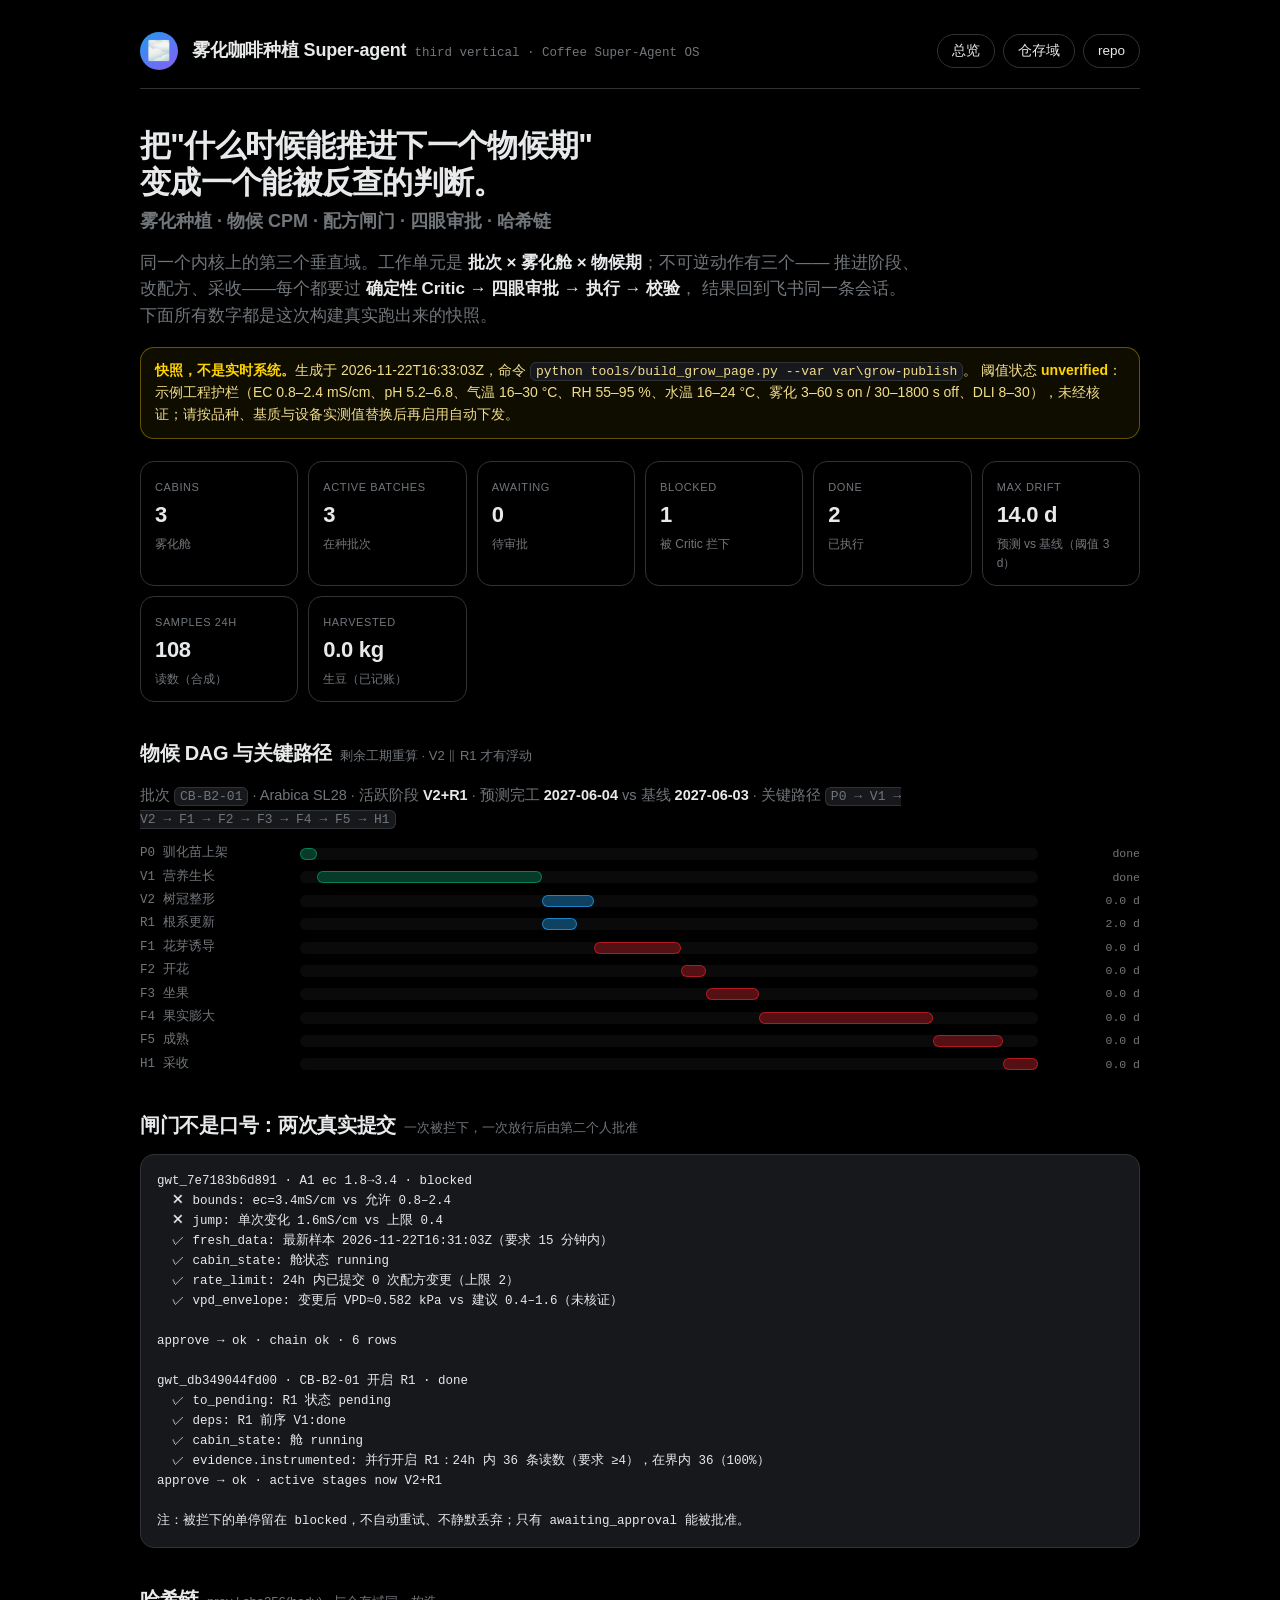
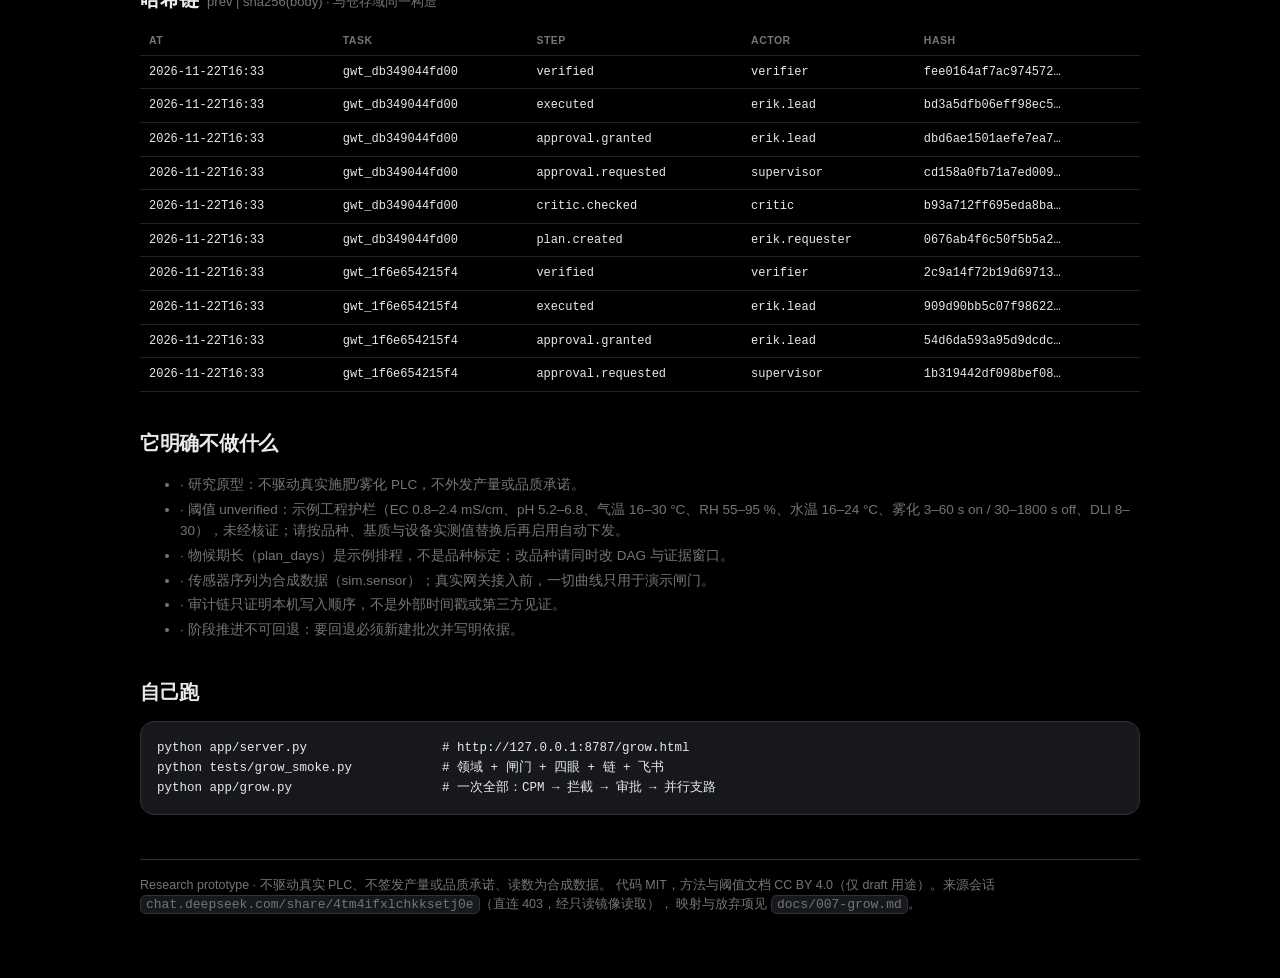
==== docs/grow.html @ 977ee644 "docs: fog-cultivation Super-agent page + design doc Third vertical on the same kernel: phenology CPM" ====
<!doctype html>
<html lang="zh-CN">
<head>
<meta charset="utf-8">
<meta name="viewport" content="width=device-width, initial-scale=1">
<title>雾化咖啡种植 Super-agent — 物候 CPM · 配方闸门 · 四眼审批</title>
<meta name="description" content="第三个垂直域：雾化咖啡种植。物候期关键路径（CPM）用剩余工期重算，配方变更过确定性 Critic 与四眼审批，舱内读数越界即告警，采收自动生成仓存入库单，全过程哈希链可验。">
<link rel="icon" href="data:image/svg+xml,<svg xmlns='http://www.w3.org/2000/svg' viewBox='0 0 100 100'><text y='.9em' font-size='90'>🌫️</text></svg>">
<style>
:root{--bg:#000;--line:#2f3336;--text:#e7e9ea;--dim:#71767b;--accent:#1d9bf0;
  --green:#00ba7c;--amber:#ffd400;--red:#f4212e;--surface:#16181c;
  --mono:ui-monospace,"Cascadia Mono",Consolas,monospace;
  --sans:-apple-system,"Segoe UI",Roboto,"Helvetica Neue","PingFang SC","Microsoft YaHei",sans-serif}
*{box-sizing:border-box}
html,body{margin:0;background:var(--bg);color:var(--text);font-family:var(--sans);font-size:16px;line-height:1.55}
a{color:var(--accent);text-decoration:none}a:hover{text-decoration:underline}
.wrap{max-width:1040px;margin:0 auto;padding:32px 20px 64px}
header{display:flex;align-items:center;gap:14px;padding-bottom:18px;border-bottom:1px solid var(--line);flex-wrap:wrap}
.mark{width:38px;height:38px;border-radius:50%;background:linear-gradient(140deg,#1d9bf0,#8b5cf6);
  display:grid;place-items:center;font-size:19px;flex:0 0 auto}
.brand b{font-size:18px;letter-spacing:-.2px}
.brand span{color:var(--dim);font-size:12.5px;margin-left:8px;font-family:var(--mono)}
nav{margin-left:auto;display:flex;gap:8px;flex-wrap:wrap}
nav a{border:1px solid var(--line);border-radius:999px;padding:6px 14px;font-size:13.5px;color:var(--text)}
nav a:hover{background:rgba(231,233,234,.08);text-decoration:none}
h1{font-size:31px;line-height:1.2;letter-spacing:-.7px;margin:38px 0 10px;font-weight:800}
h1 .cn{display:block;font-size:18px;color:var(--dim);font-weight:600;margin-top:10px;letter-spacing:0}
.lead{color:var(--dim);font-size:17px;max-width:780px}
.lead b{color:var(--text);font-weight:600}
h2{font-size:20px;margin:36px 0 10px;letter-spacing:-.3px}
h2 small{color:var(--dim);font-weight:500;font-size:13px;margin-left:8px;letter-spacing:0}
.note{border:1px solid rgba(255,212,0,.35);background:rgba(255,212,0,.06);border-radius:14px;
  padding:12px 14px;font-size:14px;color:#f2dd8a;margin:18px 0}
.note b{color:var(--amber)}
.kpis{display:grid;gap:10px;grid-template-columns:repeat(auto-fit,minmax(150px,1fr));margin:22px 0}
.kpi{border:1px solid var(--line);border-radius:14px;padding:12px 14px}
.kpi b{display:block;font-size:22px;font-weight:750;letter-spacing:-.3px}
.kpi span{font-size:11px;color:var(--dim);text-transform:uppercase;letter-spacing:.6px}
.kpi small{display:block;color:var(--dim);font-size:12px;margin-top:3px}
pre{background:var(--surface);border:1px solid var(--line);border-radius:14px;padding:16px;overflow:auto;
  font-family:var(--mono);font-size:12.5px;line-height:1.6}
code{font-family:var(--mono);font-size:13px;background:var(--surface);border:1px solid var(--line);
  border-radius:6px;padding:1px 5px}
table{width:100%;border-collapse:collapse;font-size:13px;margin:10px 0}
th,td{text-align:left;padding:7px 9px;border-bottom:1px solid #222}
th{color:var(--dim);font-size:10.5px;text-transform:uppercase;letter-spacing:.5px;font-weight:600}
.mono{font-family:var(--mono);font-size:12px}
.pill{display:inline-block;border:1px solid var(--line);border-radius:999px;padding:1px 8px;font-size:11px}
.ok{color:var(--green);border-color:rgba(0,186,124,.4)}
.warn{color:var(--amber);border-color:rgba(255,212,0,.35)}
.bad{color:var(--red);border-color:rgba(244,33,46,.35)}
.boundary li{font-size:13.5px;color:var(--dim);margin:4px 0}
.stages{display:grid;gap:4px;margin:12px 0}
.stage{display:grid;grid-template-columns:150px 1fr 92px;gap:10px;align-items:center;font-size:12.5px}
.stage .lbl{font-family:var(--mono);color:var(--dim)}
.stage .track{height:12px;background:rgba(255,255,255,.04);border-radius:6px;position:relative}
.stage .bar{position:absolute;top:0;height:12px;border-radius:6px;background:#3a3f45;border:1px solid #4a5057}
.stage .bar.critical{background:rgba(244,33,46,.32);border-color:rgba(244,33,46,.6)}
.stage .bar.done{background:rgba(0,186,124,.28);border-color:rgba(0,186,124,.55)}
.stage .bar.active{background:rgba(29,155,240,.38);border-color:rgba(29,155,240,.75)}
.stage .val{font-family:var(--mono);color:var(--dim);text-align:right;font-size:11.5px}
footer{margin-top:44px;padding-top:16px;border-top:1px solid var(--line);color:var(--dim);font-size:12.5px}
</style>
</head>
<body>
<div class="wrap">
<header>
  <div class="mark">🌫️</div>
  <div class="brand"><b>雾化咖啡种植 Super-agent</b><span>third vertical · Coffee Super-Agent OS</span></div>
  <nav>
    <a href="./">总览</a>
    <a href="warehouse.html">仓存域</a>
    <a href="https://github.com/erikcywong/shinae.work">repo</a>
  </nav>
</header>

<h1>把"什么时候能推进下一个物候期"<br>变成一个能被反查的判断。<span class="cn">雾化种植 · 物候 CPM · 配方闸门 · 四眼审批 · 哈希链</span></h1>
<p class="lead">同一个内核上的第三个垂直域。工作单元是 <b>批次 × 雾化舱 × 物候期</b>；不可逆动作有三个——
推进阶段、改配方、采收——每个都要过 <b>确定性 Critic → 四眼审批 → 执行 → 校验</b>，
结果回到飞书同一条会话。下面所有数字都是这次构建真实跑出来的快照。</p>

<div class="note"><b>快照，不是实时系统。</b>生成于 2026-11-22T16:33:03Z，命令 <code>python tools/build_grow_page.py --var var\grow-publish</code>。
阈值状态 <b>unverified</b>：示例工程护栏（EC 0.8–2.4 mS/cm、pH 5.2–6.8、气温 16–30 °C、RH 55–95 %、水温 16–24 °C、雾化 3–60 s on / 30–1800 s off、DLI 8–30），未经核证；请按品种、基质与设备实测值替换后再启用自动下发。</div>

<div class="kpis">
  <div class="kpi"><span>cabins</span><b>3</b><small>雾化舱</small></div>
  <div class="kpi"><span>active batches</span><b>3</b><small>在种批次</small></div>
  <div class="kpi"><span>awaiting</span><b>0</b><small>待审批</small></div>
  <div class="kpi"><span>blocked</span><b>1</b><small>被 Critic 拦下</small></div>
  <div class="kpi"><span>done</span><b>2</b><small>已执行</small></div>
  <div class="kpi"><span>max drift</span><b>14.0 d</b><small>预测 vs 基线（阈值 3 d）</small></div>
  <div class="kpi"><span>samples 24h</span><b>108</b><small>读数（合成）</small></div>
  <div class="kpi"><span>harvested</span><b>0.0 kg</b><small>生豆（已记账）</small></div>
</div>

<h2>物候 DAG 与关键路径<small>剩余工期重算 · V2 ∥ R1 才有浮动</small></h2>
<p class="lead" style="font-size:14.5px">批次 <code>CB-B2-01</code> · Arabica SL28 · 活跃阶段
<b>V2+R1</b> · 预测完工 <b>2027-06-04</b> vs 基线 <b>2027-06-03</b>
· 关键路径 <code>P0 → V1 → V2 → F1 → F2 → F3 → F4 → F5 → H1</code></p>
<div class="stages"><div class="stage"><div class="lbl">P0 驯化苗上架</div><div class="track"><div class="bar critical done" style="left:0.00%;width:2.36%"></div></div><div class="val">done</div></div>
<div class="stage"><div class="lbl">V1 营养生长</div><div class="track"><div class="bar critical done" style="left:2.36%;width:30.41%"></div></div><div class="val">done</div></div>
<div class="stage"><div class="lbl">V2 树冠整形</div><div class="track"><div class="bar critical active" style="left:32.77%;width:7.09%"></div></div><div class="val">0.0 d</div></div>
<div class="stage"><div class="lbl">R1 根系更新</div><div class="track"><div class="bar active" style="left:32.77%;width:4.73%"></div></div><div class="val">2.0 d</div></div>
<div class="stage"><div class="lbl">F1 花芽诱导</div><div class="track"><div class="bar critical pending" style="left:39.86%;width:11.82%"></div></div><div class="val">0.0 d</div></div>
<div class="stage"><div class="lbl">F2 开花</div><div class="track"><div class="bar critical pending" style="left:51.69%;width:3.38%"></div></div><div class="val">0.0 d</div></div>
<div class="stage"><div class="lbl">F3 坐果</div><div class="track"><div class="bar critical pending" style="left:55.07%;width:7.09%"></div></div><div class="val">0.0 d</div></div>
<div class="stage"><div class="lbl">F4 果实膨大</div><div class="track"><div class="bar critical pending" style="left:62.16%;width:23.65%"></div></div><div class="val">0.0 d</div></div>
<div class="stage"><div class="lbl">F5 成熟</div><div class="track"><div class="bar critical pending" style="left:85.81%;width:9.46%"></div></div><div class="val">0.0 d</div></div>
<div class="stage"><div class="lbl">H1 采收</div><div class="track"><div class="bar critical pending" style="left:95.27%;width:4.73%"></div></div><div class="val">0.0 d</div></div></div>

<h2>闸门不是口号：两次真实提交<small>一次被拦下，一次放行后由第二个人批准</small></h2>
<pre>gwt_7e7183b6d891 · A1 ec 1.8→3.4 · blocked
  ✕ bounds: ec=3.4mS/cm vs 允许 0.8–2.4
  ✕ jump: 单次变化 1.6mS/cm vs 上限 0.4
  ✓ fresh_data: 最新样本 2026-11-22T16:31:03Z（要求 15 分钟内）
  ✓ cabin_state: 舱状态 running
  ✓ rate_limit: 24h 内已提交 0 次配方变更（上限 2）
  ✓ vpd_envelope: 变更后 VPD≈0.582 kPa vs 建议 0.4–1.6（未核证）

approve → ok · chain ok · 6 rows

gwt_db349044fd00 · CB-B2-01 开启 R1 · done
  ✓ to_pending: R1 状态 pending
  ✓ deps: R1 前序 V1:done
  ✓ cabin_state: 舱 running
  ✓ evidence.instrumented: 并行开启 R1：24h 内 36 条读数（要求 ≥4），在界内 36（100%）
approve → ok · active stages now V2+R1

注：被拦下的单停留在 blocked，不自动重试、不静默丢弃；只有 awaiting_approval 能被批准。</pre>

<h2>哈希链<small>prev | sha256(body) · 与仓存域同一构造</small></h2>
<table><thead><tr><th>at</th><th>task</th><th>step</th><th>actor</th><th>hash</th></tr></thead><tbody>
<tr><td class="mono">2026-11-22T16:33</td><td class="mono">gwt_db349044fd00</td><td class="mono">verified</td><td class="mono">verifier</td><td class="mono">fee0164af7ac974572…</td></tr>
<tr><td class="mono">2026-11-22T16:33</td><td class="mono">gwt_db349044fd00</td><td class="mono">executed</td><td class="mono">erik.lead</td><td class="mono">bd3a5dfb06eff98ec5…</td></tr>
<tr><td class="mono">2026-11-22T16:33</td><td class="mono">gwt_db349044fd00</td><td class="mono">approval.granted</td><td class="mono">erik.lead</td><td class="mono">dbd6ae1501aefe7ea7…</td></tr>
<tr><td class="mono">2026-11-22T16:33</td><td class="mono">gwt_db349044fd00</td><td class="mono">approval.requested</td><td class="mono">supervisor</td><td class="mono">cd158a0fb71a7ed009…</td></tr>
<tr><td class="mono">2026-11-22T16:33</td><td class="mono">gwt_db349044fd00</td><td class="mono">critic.checked</td><td class="mono">critic</td><td class="mono">b93a712ff695eda8ba…</td></tr>
<tr><td class="mono">2026-11-22T16:33</td><td class="mono">gwt_db349044fd00</td><td class="mono">plan.created</td><td class="mono">erik.requester</td><td class="mono">0676ab4f6c50f5b5a2…</td></tr>
<tr><td class="mono">2026-11-22T16:33</td><td class="mono">gwt_1f6e654215f4</td><td class="mono">verified</td><td class="mono">verifier</td><td class="mono">2c9a14f72b19d69713…</td></tr>
<tr><td class="mono">2026-11-22T16:33</td><td class="mono">gwt_1f6e654215f4</td><td class="mono">executed</td><td class="mono">erik.lead</td><td class="mono">909d90bb5c07f98622…</td></tr>
<tr><td class="mono">2026-11-22T16:33</td><td class="mono">gwt_1f6e654215f4</td><td class="mono">approval.granted</td><td class="mono">erik.lead</td><td class="mono">54d6da593a95d9dcdc…</td></tr>
<tr><td class="mono">2026-11-22T16:33</td><td class="mono">gwt_1f6e654215f4</td><td class="mono">approval.requested</td><td class="mono">supervisor</td><td class="mono">1b319442df098bef08…</td></tr>
</tbody></table>

<h2>它明确不做什么</h2>
<ul class="boundary"><li>· 研究原型：不驱动真实施肥/雾化 PLC，不外发产量或品质承诺。</li>
<li>· 阈值 unverified：示例工程护栏（EC 0.8–2.4 mS/cm、pH 5.2–6.8、气温 16–30 °C、RH 55–95 %、水温 16–24 °C、雾化 3–60 s on / 30–1800 s off、DLI 8–30），未经核证；请按品种、基质与设备实测值替换后再启用自动下发。</li>
<li>· 物候期长（plan_days）是示例排程，不是品种标定；改品种请同时改 DAG 与证据窗口。</li>
<li>· 传感器序列为合成数据（sim.sensor）；真实网关接入前，一切曲线只用于演示闸门。</li>
<li>· 审计链只证明本机写入顺序，不是外部时间戳或第三方见证。</li>
<li>· 阶段推进不可回退：要回退必须新建批次并写明依据。</li></ul>

<h2>自己跑</h2>
<pre>python app/server.py                  # http://127.0.0.1:8787/grow.html
python tests/grow_smoke.py            # 领域 + 闸门 + 四眼 + 链 + 飞书
python app/grow.py                    # 一次全部：CPM → 拦截 → 审批 → 并行支路</pre>

<footer>
Research prototype · 不驱动真实 PLC、不签发产量或品质承诺、读数为合成数据。
代码 MIT，方法与阈值文档 CC BY 4.0（仅 draft 用途）。来源会话
<code>chat.deepseek.com/share/4tm4ifxlchkksetj0e</code>（直连 403，经只读镜像读取），
映射与放弃项见 <code>docs/007-grow.md</code>。
</footer>
</div>
</body>
</html>
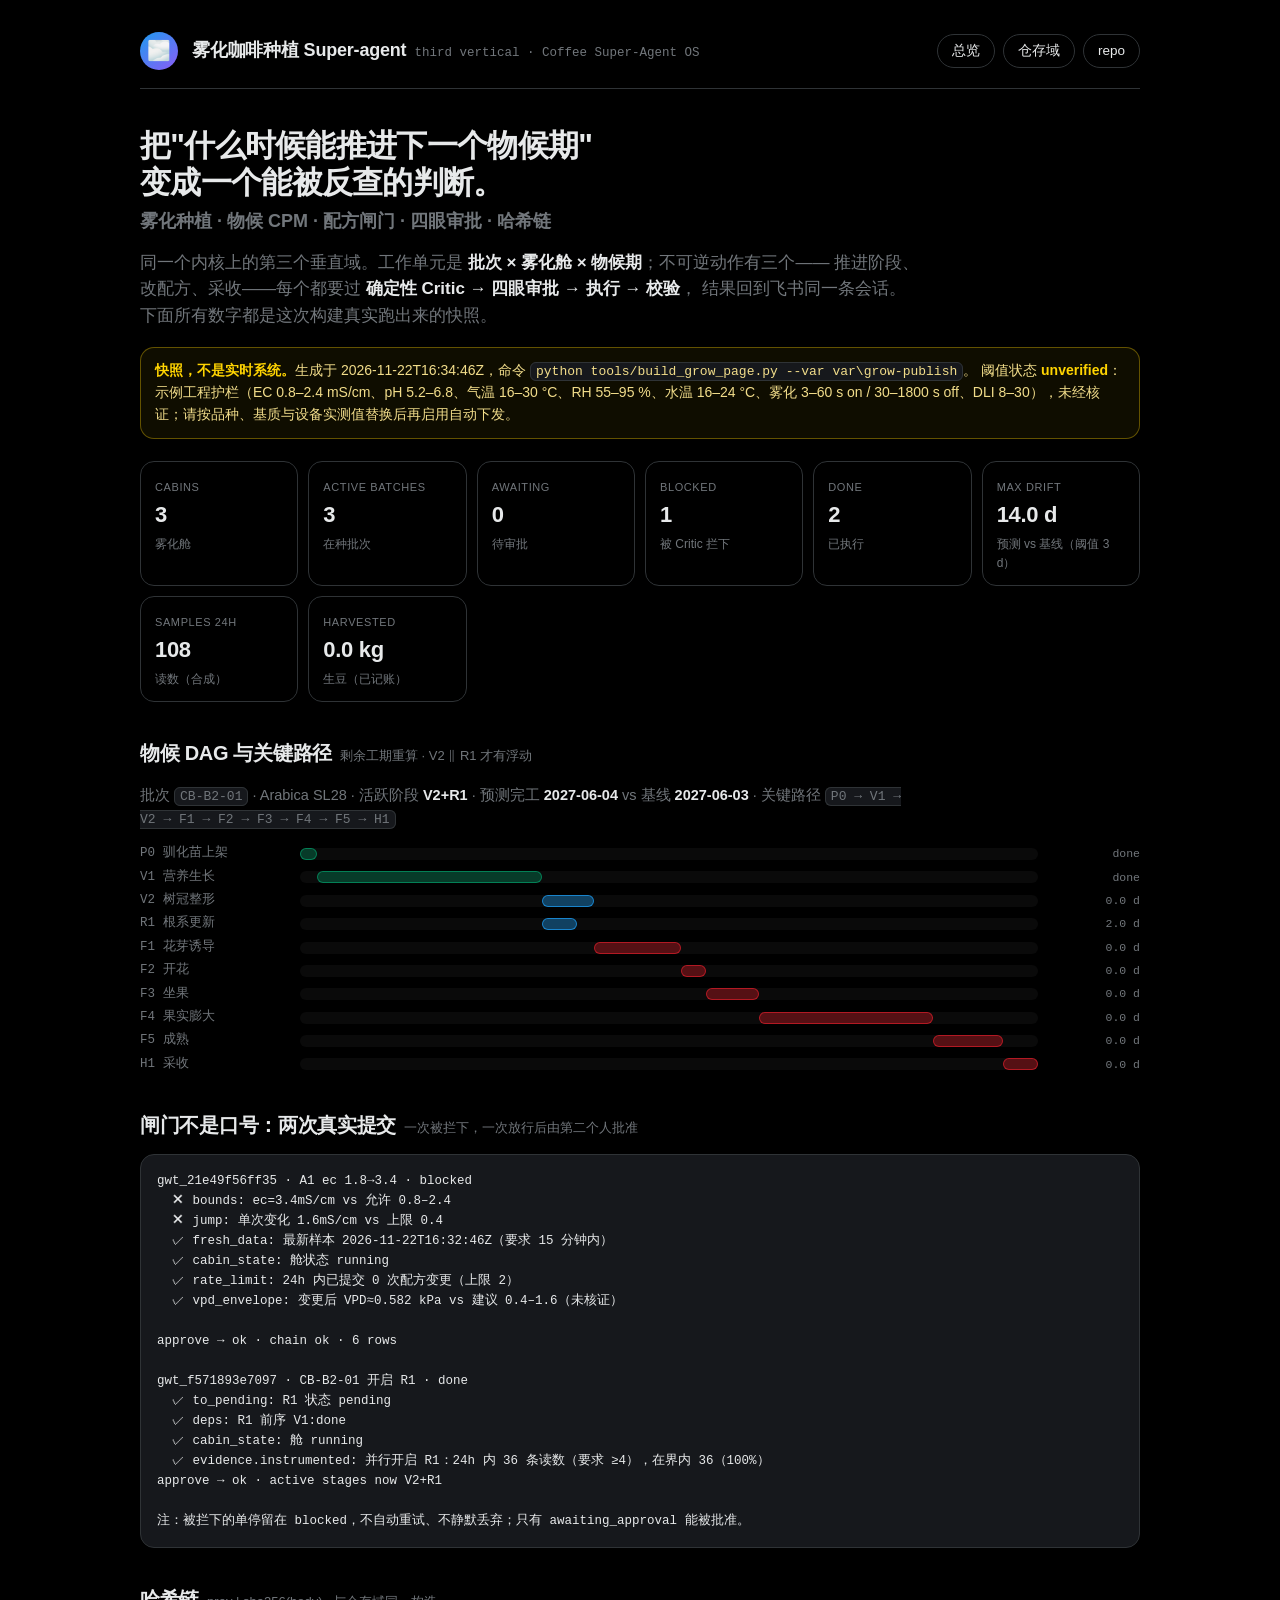
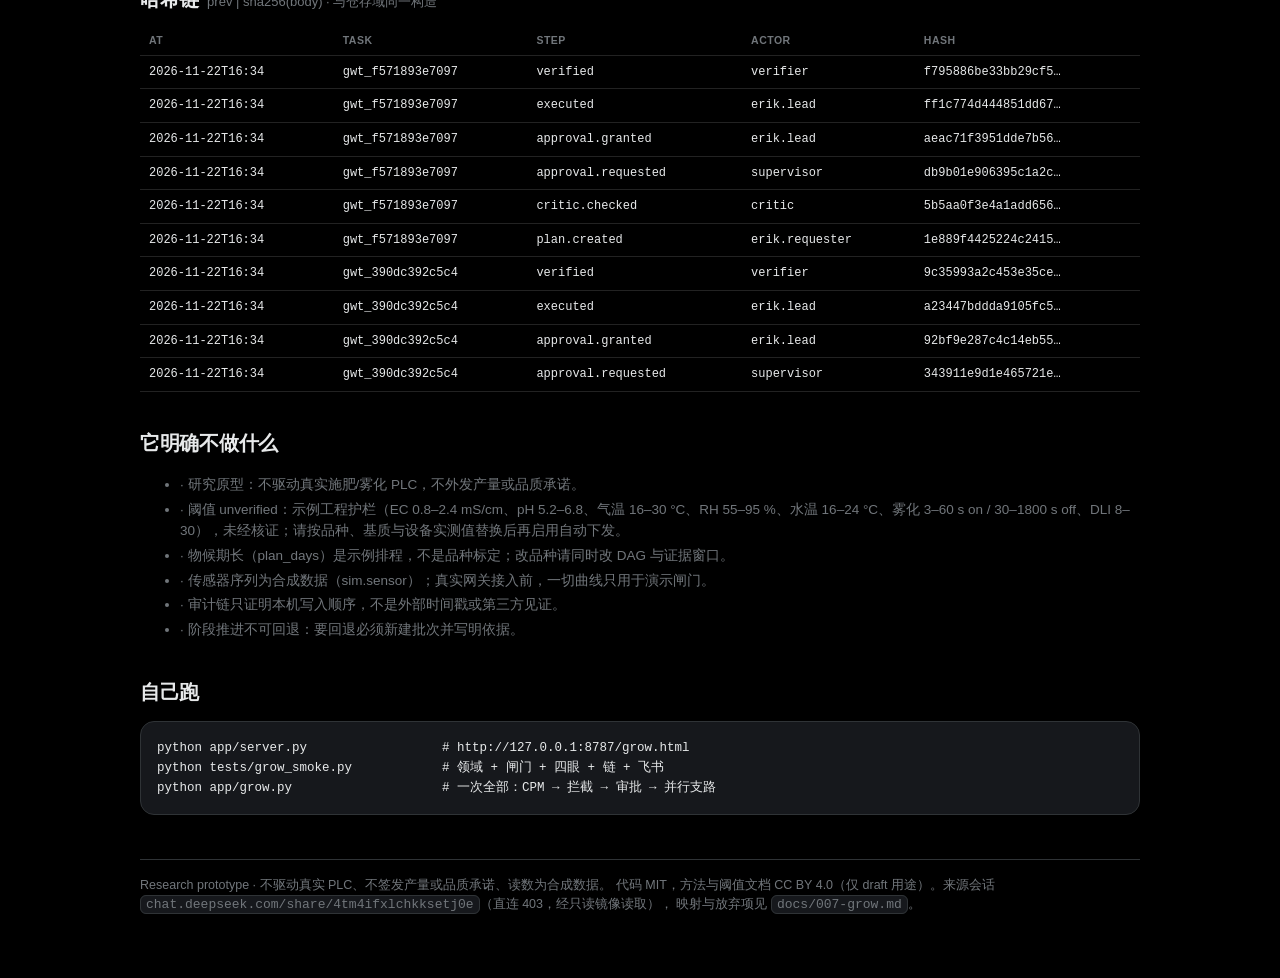
==== commit 429ec187: "docs: grow decisions, calibration path and DNS blocker" ====
--- a/docs/grow.html
+++ b/docs/grow.html
@@ -79,7 +79,7 @@
 推进阶段、改配方、采收——每个都要过 <b>确定性 Critic → 四眼审批 → 执行 → 校验</b>，
 结果回到飞书同一条会话。下面所有数字都是这次构建真实跑出来的快照。</p>
 
-<div class="note"><b>快照，不是实时系统。</b>生成于 2026-11-22T16:33:03Z，命令 <code>python tools/build_grow_page.py --var var\grow-publish</code>。
+<div class="note"><b>快照，不是实时系统。</b>生成于 2026-11-22T16:34:46Z，命令 <code>python tools/build_grow_page.py --var var\grow-publish</code>。
 阈值状态 <b>unverified</b>：示例工程护栏（EC 0.8–2.4 mS/cm、pH 5.2–6.8、气温 16–30 °C、RH 55–95 %、水温 16–24 °C、雾化 3–60 s on / 30–1800 s off、DLI 8–30），未经核证；请按品种、基质与设备实测值替换后再启用自动下发。</div>
 
 <div class="kpis">
@@ -109,17 +109,17 @@
 <div class="stage"><div class="lbl">H1 采收</div><div class="track"><div class="bar critical pending" style="left:95.27%;width:4.73%"></div></div><div class="val">0.0 d</div></div></div>
 
 <h2>闸门不是口号：两次真实提交<small>一次被拦下，一次放行后由第二个人批准</small></h2>
-<pre>gwt_7e7183b6d891 · A1 ec 1.8→3.4 · blocked
+<pre>gwt_21e49f56ff35 · A1 ec 1.8→3.4 · blocked
   ✕ bounds: ec=3.4mS/cm vs 允许 0.8–2.4
   ✕ jump: 单次变化 1.6mS/cm vs 上限 0.4
-  ✓ fresh_data: 最新样本 2026-11-22T16:31:03Z（要求 15 分钟内）
+  ✓ fresh_data: 最新样本 2026-11-22T16:32:46Z（要求 15 分钟内）
   ✓ cabin_state: 舱状态 running
   ✓ rate_limit: 24h 内已提交 0 次配方变更（上限 2）
   ✓ vpd_envelope: 变更后 VPD≈0.582 kPa vs 建议 0.4–1.6（未核证）
 
 approve → ok · chain ok · 6 rows
 
-gwt_db349044fd00 · CB-B2-01 开启 R1 · done
+gwt_f571893e7097 · CB-B2-01 开启 R1 · done
   ✓ to_pending: R1 状态 pending
   ✓ deps: R1 前序 V1:done
   ✓ cabin_state: 舱 running
@@ -130,16 +130,16 @@
 
 <h2>哈希链<small>prev | sha256(body) · 与仓存域同一构造</small></h2>
 <table><thead><tr><th>at</th><th>task</th><th>step</th><th>actor</th><th>hash</th></tr></thead><tbody>
-<tr><td class="mono">2026-11-22T16:33</td><td class="mono">gwt_db349044fd00</td><td class="mono">verified</td><td class="mono">verifier</td><td class="mono">fee0164af7ac974572…</td></tr>
-<tr><td class="mono">2026-11-22T16:33</td><td class="mono">gwt_db349044fd00</td><td class="mono">executed</td><td class="mono">erik.lead</td><td class="mono">bd3a5dfb06eff98ec5…</td></tr>
-<tr><td class="mono">2026-11-22T16:33</td><td class="mono">gwt_db349044fd00</td><td class="mono">approval.granted</td><td class="mono">erik.lead</td><td class="mono">dbd6ae1501aefe7ea7…</td></tr>
-<tr><td class="mono">2026-11-22T16:33</td><td class="mono">gwt_db349044fd00</td><td class="mono">approval.requested</td><td class="mono">supervisor</td><td class="mono">cd158a0fb71a7ed009…</td></tr>
-<tr><td class="mono">2026-11-22T16:33</td><td class="mono">gwt_db349044fd00</td><td class="mono">critic.checked</td><td class="mono">critic</td><td class="mono">b93a712ff695eda8ba…</td></tr>
-<tr><td class="mono">2026-11-22T16:33</td><td class="mono">gwt_db349044fd00</td><td class="mono">plan.created</td><td class="mono">erik.requester</td><td class="mono">0676ab4f6c50f5b5a2…</td></tr>
-<tr><td class="mono">2026-11-22T16:33</td><td class="mono">gwt_1f6e654215f4</td><td class="mono">verified</td><td class="mono">verifier</td><td class="mono">2c9a14f72b19d69713…</td></tr>
-<tr><td class="mono">2026-11-22T16:33</td><td class="mono">gwt_1f6e654215f4</td><td class="mono">executed</td><td class="mono">erik.lead</td><td class="mono">909d90bb5c07f98622…</td></tr>
-<tr><td class="mono">2026-11-22T16:33</td><td class="mono">gwt_1f6e654215f4</td><td class="mono">approval.granted</td><td class="mono">erik.lead</td><td class="mono">54d6da593a95d9dcdc…</td></tr>
-<tr><td class="mono">2026-11-22T16:33</td><td class="mono">gwt_1f6e654215f4</td><td class="mono">approval.requested</td><td class="mono">supervisor</td><td class="mono">1b319442df098bef08…</td></tr>
+<tr><td class="mono">2026-11-22T16:34</td><td class="mono">gwt_f571893e7097</td><td class="mono">verified</td><td class="mono">verifier</td><td class="mono">f795886be33bb29cf5…</td></tr>
+<tr><td class="mono">2026-11-22T16:34</td><td class="mono">gwt_f571893e7097</td><td class="mono">executed</td><td class="mono">erik.lead</td><td class="mono">ff1c774d444851dd67…</td></tr>
+<tr><td class="mono">2026-11-22T16:34</td><td class="mono">gwt_f571893e7097</td><td class="mono">approval.granted</td><td class="mono">erik.lead</td><td class="mono">aeac71f3951dde7b56…</td></tr>
+<tr><td class="mono">2026-11-22T16:34</td><td class="mono">gwt_f571893e7097</td><td class="mono">approval.requested</td><td class="mono">supervisor</td><td class="mono">db9b01e906395c1a2c…</td></tr>
+<tr><td class="mono">2026-11-22T16:34</td><td class="mono">gwt_f571893e7097</td><td class="mono">critic.checked</td><td class="mono">critic</td><td class="mono">5b5aa0f3e4a1add656…</td></tr>
+<tr><td class="mono">2026-11-22T16:34</td><td class="mono">gwt_f571893e7097</td><td class="mono">plan.created</td><td class="mono">erik.requester</td><td class="mono">1e889f4425224c2415…</td></tr>
+<tr><td class="mono">2026-11-22T16:34</td><td class="mono">gwt_390dc392c5c4</td><td class="mono">verified</td><td class="mono">verifier</td><td class="mono">9c35993a2c453e35ce…</td></tr>
+<tr><td class="mono">2026-11-22T16:34</td><td class="mono">gwt_390dc392c5c4</td><td class="mono">executed</td><td class="mono">erik.lead</td><td class="mono">a23447bddda9105fc5…</td></tr>
+<tr><td class="mono">2026-11-22T16:34</td><td class="mono">gwt_390dc392c5c4</td><td class="mono">approval.granted</td><td class="mono">erik.lead</td><td class="mono">92bf9e287c4c14eb55…</td></tr>
+<tr><td class="mono">2026-11-22T16:34</td><td class="mono">gwt_390dc392c5c4</td><td class="mono">approval.requested</td><td class="mono">supervisor</td><td class="mono">343911e9d1e465721e…</td></tr>
 </tbody></table>
 
 <h2>它明确不做什么</h2>
